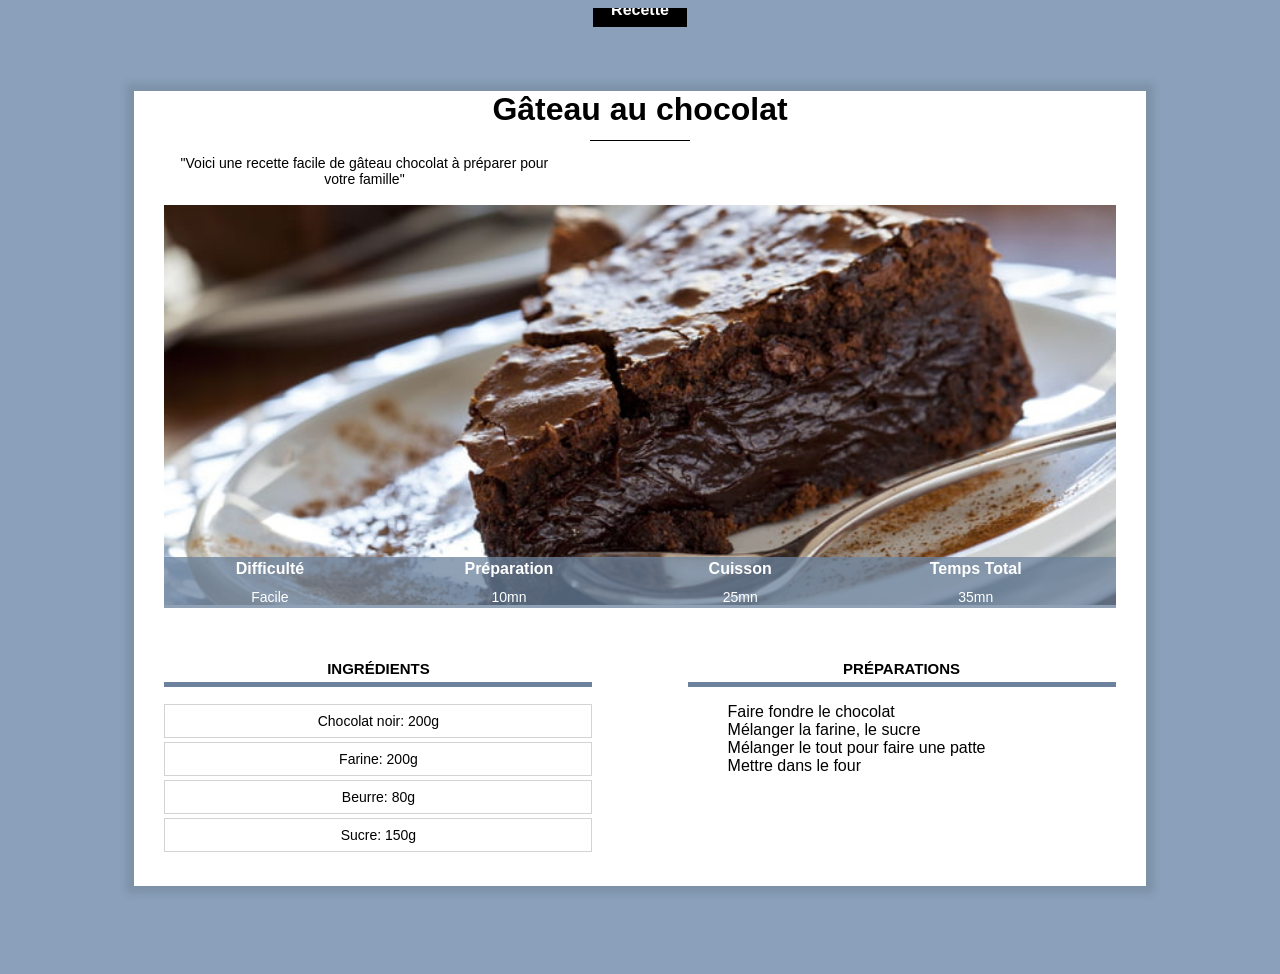
==== index.html @ 52b25571 "Add files via upload" ====
<!DOCTYPE html>
<html lang="fr">
<head>
	<meta charset="utf-8">
	<meta name="viewport" content="width=device-width, initial-scale=1">
	<title>Recette gâteau chocolat</title>
	<link rel="stylesheet" href="recette.css"/>

</head>

<body>
	<div class=" centre categorie">
<p class ="categorie">Recette</p>
</div>

<div class="contenu">

<h1 >  Gâteau au chocolat</h1>

<div class="separateur"></div>
<p class="description" style="text-align: center;"> "Voici une recette facile de gâteau chocolat à préparer pour votre famille"</p>

<div class="info">

	 <img class="centre info" src="gateau.jpg">
	<br>
	<table class="info">
		<tr>
			<th>Difficulté</th>
			<th>Préparation</th>
			<th>Cuisson</th>
			<th>Temps Total</th>
		</tr>

		<tr>
			<td>Facile</td>
			<td>10mn</td>
			<td>25mn</td>
			<td>35mn</td>
		</tr>
</table>

</div>
<div class="colonne1 colonne">
<h2> Ingrédients</h2>

<div class="ingredients">
	<p> Chocolat noir: 200g</p>
	<p> Farine: 200g</p>
	<p> Beurre: 80g</p>
	<p> Sucre: 150g</p>
</div>

</div>

<div class="colonne2 colonne">
<h2> Préparations</h2>
<ol>
	<li> Faire fondre le chocolat</li>
	<li> Mélanger la farine, le sucre</li>
	<li> Mélanger le tout pour faire une patte</li>
	<li> Mettre dans le four</li>

</ol>
</div>

</div>
</body>
</html>
---- recette.css ----
*{
			overflow: auto;
		}

body{
			background-color: #8BA1BB;
			font-family: Arial;
		}
		p.categorie{
			background-color: black;
			color: white;
			display: inline-block;
			margin-top: -15px;
			padding: 8px 18PX;
			margin-bottom: 0;
			font-weight: bold;
			font-size: 16px;
		}

		div.contenu{
			background-color: white;
			margin: 60px 10%  80px 10%;
			padding: 0px 30px 30px 30px;
			min-width: 350px;
			box-shadow: 0px 0px 8px 8px rgba(0, 0, 0, 0.1);
			overflow: visible;
		}
		h1{
			text-align: center;
			margin-bottom: 12px;
			margin-top: 10px;
		}
		p.description{
			text-align: center;
			max-width: 400px;
			display: inline-block;
			font-size: 14px;
		}
		div.description{
			text-align: center;
		}
		.centre{
			text-align: center;
			width: 100%;
		}
		div.categorie{
			margin-bottom: 0px;
			margin-top: 0px;
			overflow: visible;
		}
		div.separateur{
			width: 100px;
			height: 1px;
			background-color: black;
			margin-left: auto;
			margin-right: auto;
		}
		div.info{
			position: relative;
		}
		table.info{
			position: absolute;
			 bottom:15px;
			 width: 100%;
			  color: white; 
			 background-color: #6C829DC0; 
			 height: 120pxs;"
		}
		table.info td{
			text-align: center;
			font-size: 14px;
			vertical-align: top;

		}
		table.info th{
			font-size: 16px;
			vertical-align: bottom;
			padding-bottom: 8px;

		}
		img.info{
			 display: block;
			 max-height: 400px;
			 object-fit: cover;
			 min-height: 200px;
			 width: 100%;
			 background-color: lightgrey;
		}
		
			div.colonne{
				width: 45%;
				margin-top: 20px;
			}

			div h2{
				text-align: center;
				text-transform: uppercase;
				font-size: 15px;
				border-bottom: 5px solid  #6C829D ;
				padding: 5px; 
			}
		div.colonne1{
		
			
			display: inline-block;
			margin-right: 10%;
		}

		div.colonne2{
			float: right;
		}

		.ingredients p {
	    text-align: center;
	    font-size: 14px;
	    border: 1px solid lightgrey; 
	    padding: 8px 0;
	    margin-top: 4px;
	    margin-bottom: 0;
}
		table.preparation p.numero{
			background-color: #6C829D ;
			color: white;
			width: 25px;
			height: 25x;
			text-align: center;
			font-size: 14px;
			font-weight: bold;
			padding-top: 3px;
			box-sizing: border-box;
			border-radius: 50%;
			margin: 0;

		}
		table.preparation td{
			vertical-align: top;
		}
		table.preparation td.preparation_etape{
			font-size: 14px;
			padding-left: 10px;
			padding-bottom: 10px;
		}
		table.preparation tr{
			height: 40px;
		}
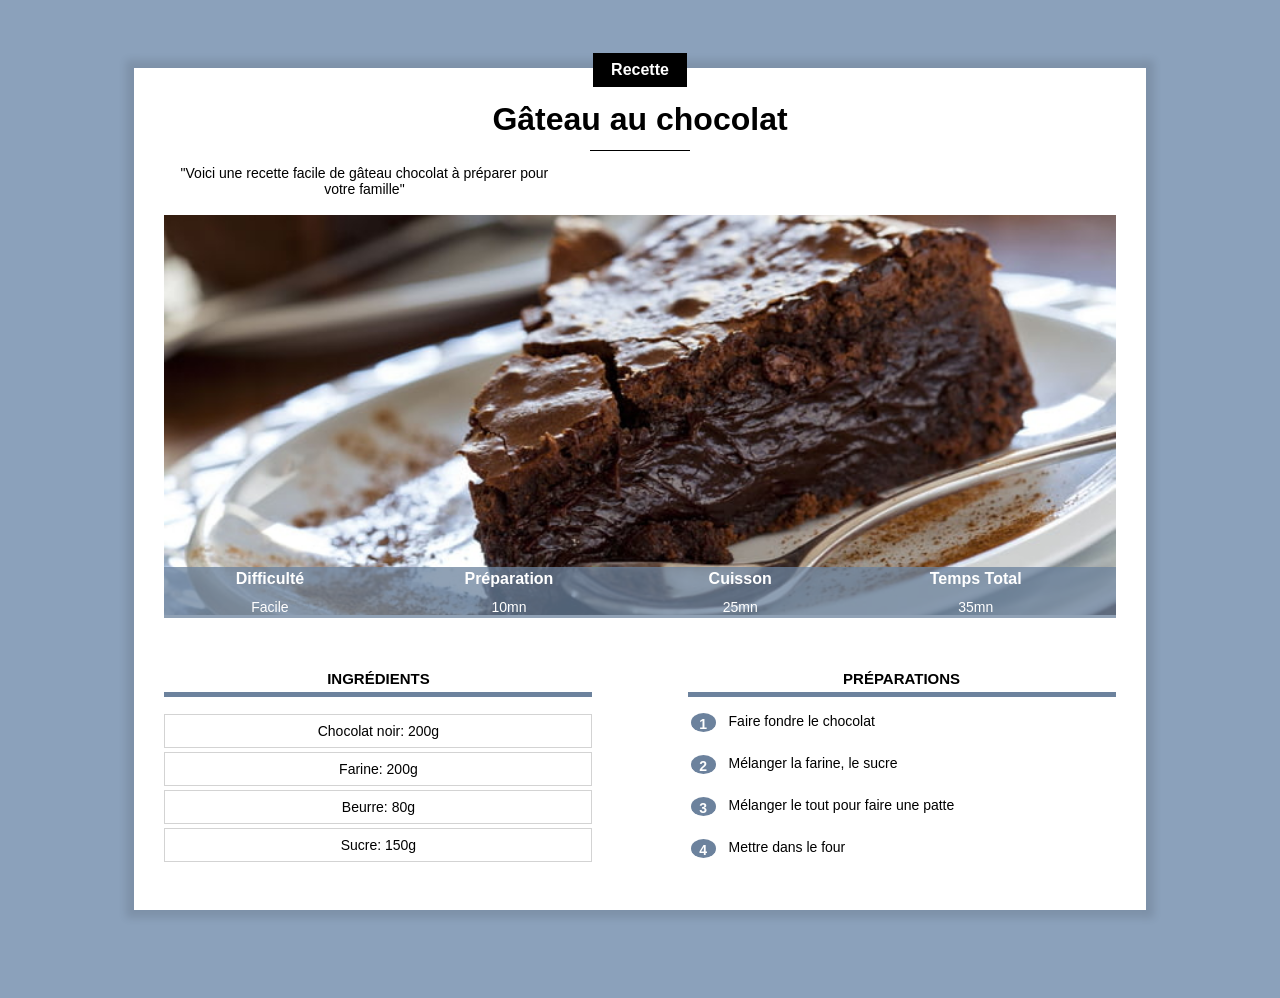
==== commit 9d633600: "Add files via upload" ====
--- a/index.html
+++ b/index.html
@@ -9,12 +9,12 @@
 </head>
 
 <body>
-	<div class=" centre categorie">
-<p class ="categorie">Recette</p>
-</div>
+	
 
 <div class="contenu">
-
+		<div class=" centre categorie">
+		<p class ="categorie">Recette</p>
+</div>
 <h1 >  Gâteau au chocolat</h1>
 
 <div class="separateur"></div>
@@ -41,6 +41,7 @@
 </table>
 
 </div>
+<div>
 <div class="colonne1 colonne">
 <h2> Ingrédients</h2>
 
@@ -55,15 +56,16 @@
 
 <div class="colonne2 colonne">
 <h2> Préparations</h2>
-<ol>
-	<li> Faire fondre le chocolat</li>
-	<li> Mélanger la farine, le sucre</li>
-	<li> Mélanger le tout pour faire une patte</li>
-	<li> Mettre dans le four</li>
 
-</ol>
+<table class="preparation">
+	<tr> <td><p class="numero"> 1 </p></td> <td class="preparation_etape"> Faire fondre le chocolat</td> </tr>
+	<tr> <td> <p class="numero">2 </p></td> <td class="preparation_etape">Mélanger la farine, le sucre</td> </tr>
+	<tr> <td> <p class="numero">3 </p></td> <td class="preparation_etape">Mélanger le tout pour faire une patte</td> </tr>
+	<tr> <td> <p class="numero">4 </p></td> <td class="preparation_etape">Mettre dans le four</td> </tr>
+</table>
+</div>
 </div>
 
 </div>
 </body>
-</html>+</html>
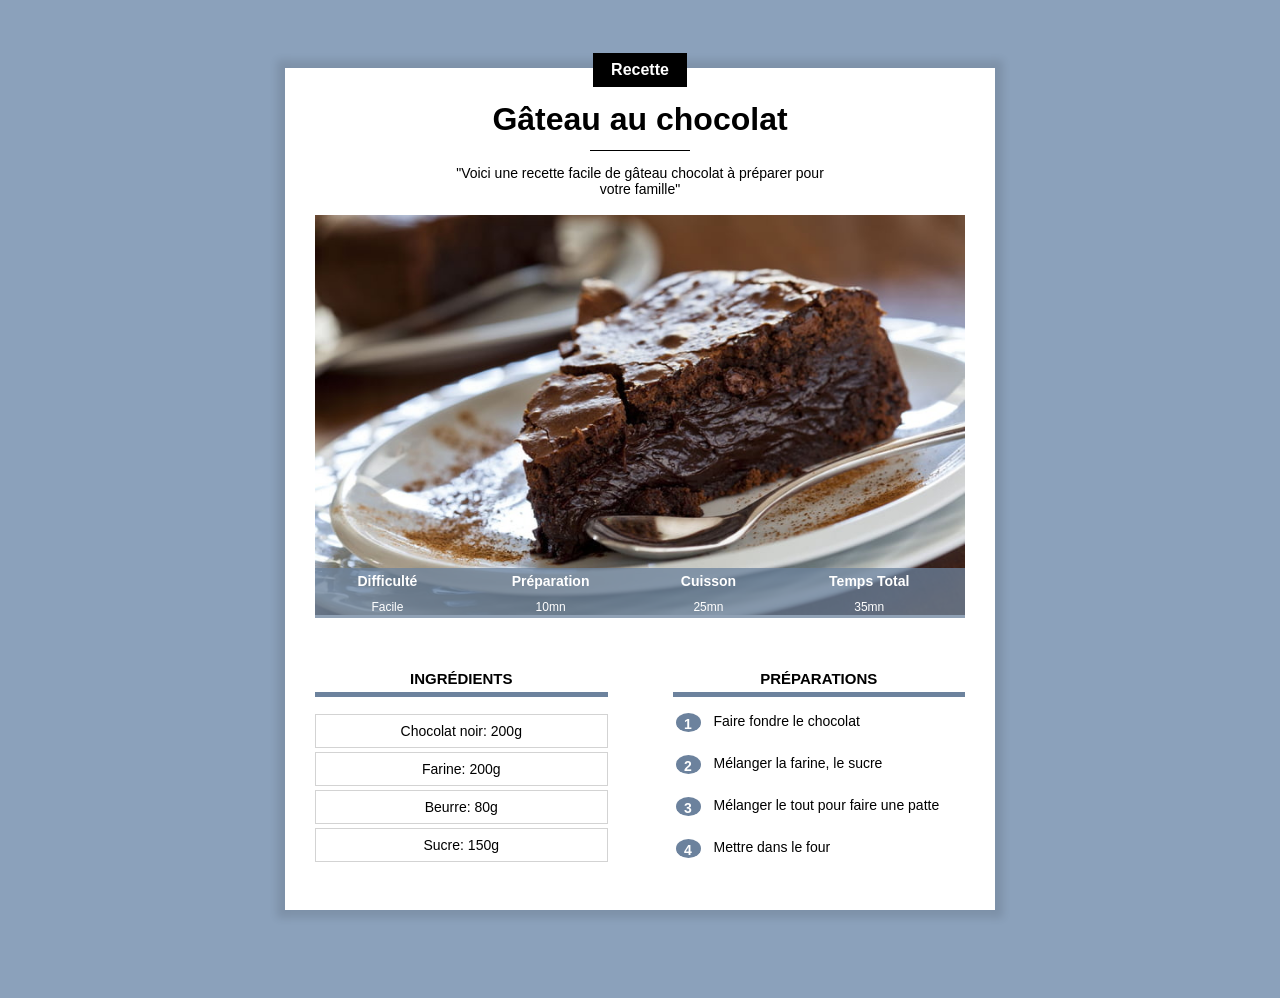
==== commit cea5b46a: "Add files via upload" ====
--- a/index.html
+++ b/index.html
@@ -2,7 +2,7 @@
 <html lang="fr">
 <head>
 	<meta charset="utf-8">
-	<meta name="viewport" content="width=device-width, initial-scale=1">
+	<meta name="viewport" content="width=device-width, initial-scale=1.0">
 	<title>Recette gâteau chocolat</title>
 	<link rel="stylesheet" href="recette.css"/>
 
@@ -11,20 +11,21 @@
 <body>
 	
 
-<div class="contenu">
+<div class="contenu" s>
 		<div class=" centre categorie">
 		<p class ="categorie">Recette</p>
 </div>
 <h1 >  Gâteau au chocolat</h1>
 
 <div class="separateur"></div>
+<div class="centre">
 <p class="description" style="text-align: center;"> "Voici une recette facile de gâteau chocolat à préparer pour votre famille"</p>
-
+</div>
 <div class="info">
 
 	 <img class="centre info" src="gateau.jpg">
 	<br>
-	<table class="info">
+	<table class="centre info">
 		<tr>
 			<th>Difficulté</th>
 			<th>Préparation</th>
--- a/recette.css
+++ b/recette.css
@@ -19,9 +19,8 @@
 
 		div.contenu{
 			background-color: white;
-			margin: 60px 10%  80px 10%;
-			padding: 0px 30px 30px 30px;
-			min-width: 350px;
+			margin: 40px 8%  40px 8%;
+			padding: 0px 8px 20px 8px;
 			box-shadow: 0px 0px 8px 8px rgba(0, 0, 0, 0.1);
 			overflow: visible;
 		}
@@ -64,16 +63,16 @@
 			 width: 100%;
 			  color: white; 
 			 background-color: #6C829DC0; 
-			 height: 120pxs;"
+			 height: 50px;"
 		}
 		table.info td{
 			text-align: center;
-			font-size: 14px;
+			font-size: 12px;
 			vertical-align: top;
 
 		}
 		table.info th{
-			font-size: 16px;
+			font-size: 14px;
 			vertical-align: bottom;
 			padding-bottom: 8px;
 
@@ -88,8 +87,9 @@
 		}
 		
 			div.colonne{
-				width: 45%;
+				width: 100%;
 				margin-top: 20px;
+				
 			}
 
 			div h2{
@@ -101,9 +101,8 @@
 			}
 		div.colonne1{
 		
-			
 			display: inline-block;
-			margin-right: 10%;
+		
 		}
 
 		div.colonne2{
@@ -143,6 +142,67 @@
 		table.preparation tr{
 			height: 40px;
 		}
-
-
-	+	@media only screen and (min-width: 768px){
+		div.contenu{
+		
+			margin: 60px 10% 80px 10%;
+			padding: 0px 30px 30px 30px;
+			min-width: 350px;
+			
+		}
+		
+			div.colonne{
+				width: 45%;
+			
+
+			div.colonne1{
+			margin-right: 10%;
+			
+		}
+		div.colonne2{
+			float: right;
+
+		}
+		table.info{
+					
+					 height: 50px;"
+				}
+				table.info td{
+					font-size: 12px;
+					
+
+				}
+				table.info th{
+					font-size: 14px
+					}
+
+					div.colonne{
+				width: 45%;
+				
+			}
+
+			
+		div.colonne1{
+		
+			margin-right: 10%;
+			
+		}
+
+		div.colonne2{
+			float: right;
+		}
+
+
+	}
+@media only screen and (min-width: 900px){
+	div.contenu{
+		
+			margin-right: auto;
+			margin-left: auto;
+			width: 650px;
+			
+		}
+
+}
+	
+
